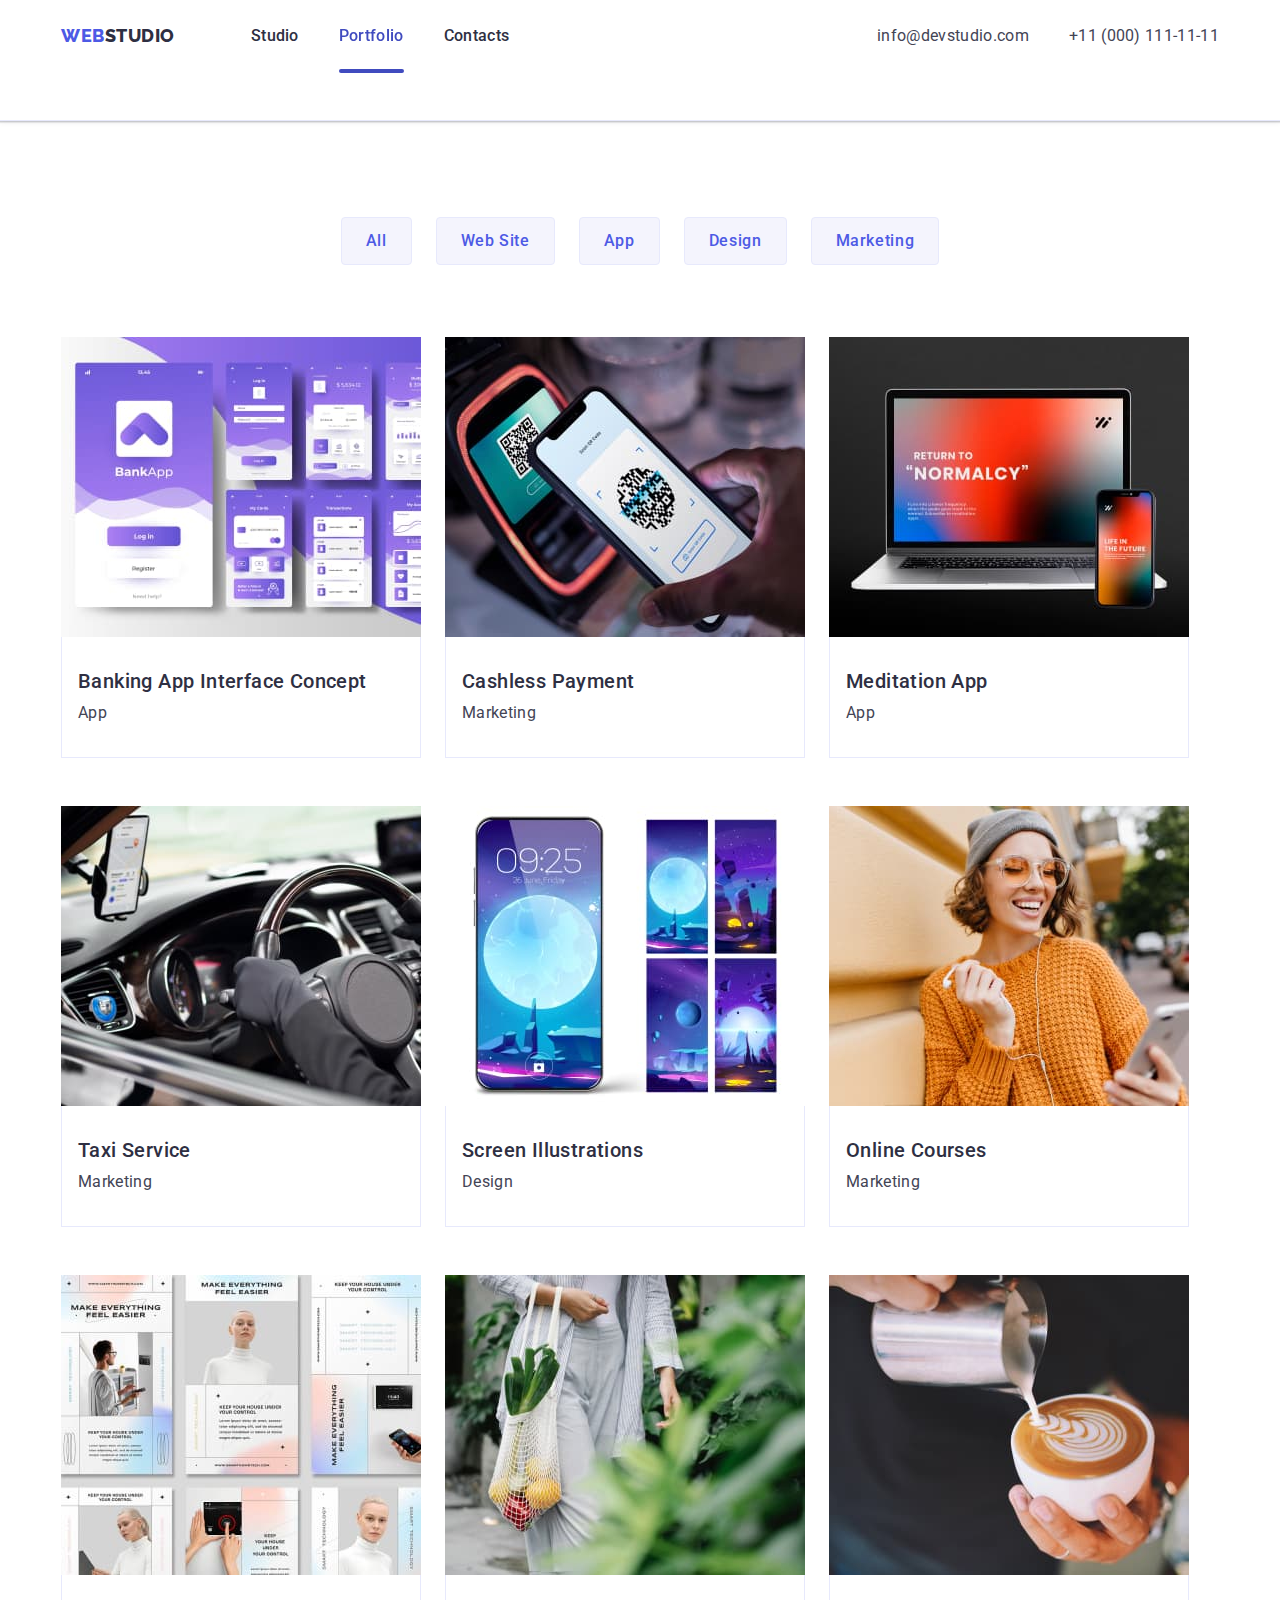
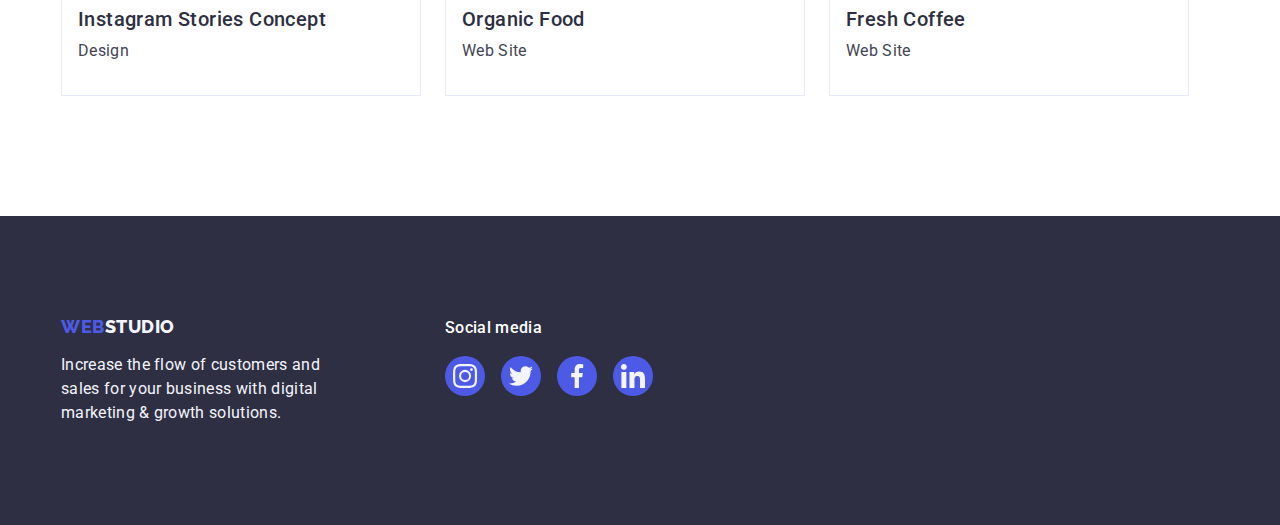
==== portfolio.html @ 2c54d284 "create" ====
<!DOCTYPE html>
<html lang="en">
  <head>
    <meta charset="UTF-8" />
    <meta http-equiv="X-UA-Compatible" content="IE=edge" />
    <meta name="viewport" content="width=device-width, initial-scale=1.0" />
    <title>WebStudio</title>
    <link rel="preconnect" href="https://fonts.googleapis.com" />
    <link rel="preconnect" href="https://fonts.gstatic.com" crossorigin />
    <link
      href="https://fonts.googleapis.com/css2?family=Raleway:wght@800&family=Roboto:wght@400;500;700&display=swap"
      rel="stylesheet"
    />
    <link
      rel="stylesheet"
      href="https://cdnjs.cloudflare.com/ajax/libs/modern-normalize/1.1.0/modern-normalize.min.css"
      integrity="sha512-wpPYUAdjBVSE4KJnH1VR1HeZfpl1ub8YT/NKx4PuQ5NmX2tKuGu6U/JRp5y+Y8XG2tV+wKQpNHVUX03MfMFn9Q=="
      crossorigin="anonymous"
      referrerpolicy="no-referrer"
    />
    <link href="https://unpkg.com/aos@2.3.1/dist/aos.css" rel="stylesheet" />
    <link rel="stylesheet" href="./css/styles.css" />
  </head>
  <body>
    <!-- Header -->
    <header class="header">
      <!-- Navigation -->
      <div class="container header-container">
        <nav class="header-nav">
          <a class="logo link" href="./index.html"
            >Web<span class="header-logo">Studio</span></a
          >
          <ul class="nav-list list">
            <li class="nav-list-item">
              <a class="header-link link" href="./index.html">Studio</a>
            </li>
            <li class="nav-list-item">
              <a
                class="header-link current link"
                href="./portfolio.html"
                data-aos="zoom-out"
                >Portfolio</a
              >
            </li>
            <li class="nav-list-item">
              <a class="header-link link" href="">Contacts</a>
            </li>
          </ul>
        </nav>
        <!-- Contacs -->
        <address class="contacts">
          <ul class="contacts-list list">
            <li class="contacts-item">
              <a class="contact-link link" href="mailto:info@devstudio.com"
                >info@devstudio.com</a
              >
            </li>
            <li class="contacts-item">
              <a class="contact-link link" href="tel:+110001111111"
                >+11 (000) 111-11-11</a
              >
            </li>
          </ul>
        </address>
      </div>
    </header>
    <!-- Main content -->
    <main>
      <section class="portfolio section">
        <div class="container">
          <h1 hidden class="visually-hidden">Examples work</h1>
          <ul class="btn-list list">
            <li class="btn-list-item">
              <button class="btn-filter btn" type="button">All</button>
            </li>
            <li class="btn-list-item">
              <button class="btn-filter btn" type="button">Web Site</button>
            </li>
            <li class="btn-list-item">
              <button class="btn-filter btn" type="button">App</button>
            </li>
            <li class="btn-list-item">
              <button class="btn-filter btn" type="button">Design</button>
            </li>
            <li class="btn-list-item">
              <button class="btn-filter btn" type="button">Marketing</button>
            </li>
          </ul>
          <ul class="examples-list list">
            <li class="examples-list-item">
              <a class="link" href=""
                ><div class="overlay">
                  <img
                    class="card-img"
                    src="./images/bank.jpg"
                    alt="screens interface of bank app"
                    width="360"
                    height="300"
                  />
                  <div class="overlay-text">
                    <p class="section-text">
                      Lorem ipsum dolor sit amet, consectetur adipisicing elit.
                      Commodi, impedit! Hic ipsam in mollitia adipisci cum
                      corrupti similique aliquid cupiditate id nemo delectus
                      iure accusantium aut necessitatibus officia magnam quae
                      nulla soluta, minus amet culpa eveniet. Animi accusantium
                      voluptas earum ratione nam tempore, deleniti nostrum quo
                      expedita exercitationem, provident necessitatibus dicta
                      ducimus, consequuntur molestiae quisquam laborum aut
                      tenetur et quos dignissimos hic. Neque aliquam
                      necessitatibus sit omnis voluptate iste tempore alias
                      autem, facilis, in quaerat, distinctio nostrum fugit quos
                      dolore illo itaque temporibus impedit iure? Quisquam,
                      tenetur accusamus enim debitis at ratione quis voluptates
                      ipsum eius odit, voluptate quam similique?
                    </p>
                  </div>
                </div>
                <div class="card-text">
                  <h2 class="section-subtitle">
                    Banking App Interface Concept
                  </h2>
                  <p class="section-text">App</p>
                </div></a
              >
            </li>
            <li class="examples-list-item">
              <a class="link" href=""
                ><div class="overlay">
                  <img
                    class="card-img"
                    src="./images/payment.jpg"
                    alt="payment with phone"
                    width="360"
                    height="300"
                  />
                  <div class="overlay-text">
                    <p class="section-text">
                      14 Stylish and User-Friendly App Design Concepts · Task
                      Manager App · Calorie Tracker App · Exotic Fruit Ecommerce
                      App · Cloud Storage App
                    </p>
                  </div>
                </div>
                <div class="card-text">
                  <h2 class="section-subtitle">Cashless Payment</h2>
                  <p class="section-text">Marketing</p>
                </div></a
              >
            </li>
            <li class="examples-list-item">
              <a class="link" href=""
                ><div class="overlay">
                  <img
                    class="card-img"
                    src="./images/meditation.jpg"
                    alt="laptop and smartphone"
                    width="360"
                    height="300"
                  />
                  <div class="overlay-text">
                    <p class="section-text">
                      14 Stylish and User-Friendly App Design Concepts · Task
                      Manager App · Calorie Tracker App · Exotic Fruit Ecommerce
                      App · Cloud Storage App
                    </p>
                  </div>
                </div>
                <div class="card-text">
                  <h2 class="section-subtitle">Meditation App</h2>
                  <p class="section-text">App</p>
                </div></a
              >
            </li>
            <li class="examples-list-item">
              <a class="link" href=""
                ><div class="overlay">
                  <img
                    class="card-img"
                    src="./images/taxi.jpg"
                    alt="car and driver"
                    width="360"
                    height="300"
                  />
                  <div class="overlay-text">
                    <p class="section-text">
                      14 Stylish and User-Friendly App Design Concepts · Task
                      Manager App · Calorie Tracker App · Exotic Fruit Ecommerce
                      App · Cloud Storage App
                    </p>
                  </div>
                </div>
                <div class="card-text">
                  <h2 class="section-subtitle">Taxi Service</h2>
                  <p class="section-text">Marketing</p>
                </div></a
              >
            </li>
            <li class="examples-list-item">
              <a class="link" href=""
                ><div class="overlay">
                  <img
                    class="card-img"
                    src="./images/screen.jpg"
                    alt="examples screen images"
                    width="360"
                    height="300"
                  />
                  <div class="overlay-text">
                    <p class="section-text">
                      14 Stylish and User-Friendly App Design Concepts · Task
                      Manager App · Calorie Tracker App · Exotic Fruit Ecommerce
                      App · Cloud Storage App
                    </p>
                  </div>
                </div>
                <div class="card-text">
                  <h2 class="section-subtitle">Screen Illustrations</h2>
                  <p class="section-text">Design</p>
                </div></a
              >
            </li>
            <li class="examples-list-item">
              <a class="link" href=""
                ><div class="overlay">
                  <img
                    class="card-img"
                    src="./images/courses.jpg"
                    alt="woman whit smartphone"
                    width="360"
                    height="300"
                  />
                  <div class="overlay-text">
                    <p class="section-text">
                      14 Stylish and User-Friendly App Design Concepts · Task
                      Manager App · Calorie Tracker App · Exotic Fruit Ecommerce
                      App · Cloud Storage App
                    </p>
                  </div>
                </div>
                <div class="card-text">
                  <h2 class="section-subtitle">Online Courses</h2>
                  <p class="section-text">Marketing</p>
                </div></a
              >
            </li>
            <li class="examples-list-item">
              <a class="link" href=""
                ><div class="overlay">
                  <img
                    class="card-img"
                    src="./images/stories.jpg"
                    alt="examples screen interfaces"
                    width="360"
                    height="300"
                  />
                  <div class="overlay-text">
                    <p class="section-text">
                      14 Stylish and User-Friendly App Design Concepts · Task
                      Manager App · Calorie Tracker App · Exotic Fruit Ecommerce
                      App · Cloud Storage App
                    </p>
                  </div>
                </div>
                <div class="card-text">
                  <h2 class="section-subtitle">Instagram Stories Concept</h2>
                  <p class="section-text">Design</p>
                </div></a
              >
            </li>
            <li class="examples-list-item">
              <a class="link" href=""
                ><div class="overlay">
                  <img
                    class="card-img"
                    src="./images/food.jpg"
                    alt="woman with vegetables"
                    width="360"
                    height="300"
                  />
                  <div class="overlay-text">
                    <p class="section-text">
                      14 Stylish and User-Friendly App Design Concepts · Task
                      Manager App · Calorie Tracker App · Exotic Fruit Ecommerce
                      App · Cloud Storage App
                    </p>
                  </div>
                </div>
                <div class="card-text">
                  <h2 class="section-subtitle">Organic Food</h2>
                  <p class="section-text">Web Site</p>
                </div></a
              >
            </li>
            <li class="examples-list-item">
              <a class="link" href=""
                ><div class="overlay">
                  <img
                    class="card-img"
                    src="./images/coffee.jpg"
                    alt="cup of coffee"
                    width="360"
                    height="300"
                  />
                  <div class="overlay-text">
                    <p class="section-text">
                      14 Stylish and User-Friendly App Design Concepts · Task
                      Manager App · Calorie Tracker App · Exotic Fruit Ecommerce
                      App · Cloud Storage App
                    </p>
                  </div>
                </div>
                <div class="card-text">
                  <h2 class="section-subtitle">Fresh Coffee</h2>
                  <p class="section-text">Web Site</p>
                </div></a
              >
            </li>
          </ul>
        </div>
      </section>
    </main>
    <!-- Footer -->
    <footer class="footer">
      <div class="container">
        <div class="footer-content">
          <div class="footer-text">
            <a class="logo link" href="./index.html"
              >Web<span class="footer-logo">Studio</span></a
            >
            <p class="section-text">
              Increase the flow of customers and sales for your business with
              digital marketing & growth solutions.
            </p>
          </div>
          <div class="footer-social">
            <p>Social media</p>
            <ul class="social-list">
              <li class="social-list-item">
                <a
                  class="link"
                  href="#"
                  target="_blank"
                  rel="noopener noreferrer"
                  ><svg width="24" height="24">
                    <use href="./images/icons.svg#instagram"></use></svg
                ></a>
              </li>
              <li class="social-list-item">
                <a
                  class="link"
                  href="#"
                  target="_blank"
                  rel="noopener noreferrer"
                  ><svg width="24" height="24">
                    <use href="./images/icons.svg#twitter"></use></svg
                ></a>
              </li>
              <li class="social-list-item">
                <a
                  class="link"
                  href="#"
                  target="_blank"
                  rel="noopener noreferrer"
                  ><svg width="24" height="24">
                    <use href="./images/icons.svg#facebook"></use></svg
                ></a>
              </li>
              <li class="social-list-item">
                <a
                  class="link"
                  href="#"
                  target="_blank"
                  rel="noopener noreferrer"
                  ><svg width="24" height="24">
                    <use href="./images/icons.svg#linkedin"></use></svg
                ></a>
              </li>
            </ul>
          </div>
        </div>
      </div>
    </footer>
    <script src="https://unpkg.com/aos@2.3.1/dist/aos.js"></script>
    <script>
      AOS.init();
    </script>
  </body>
</html>
---- css/styles.css ----
:root {
  --main-color: #2e2f42;
  --text-color: #434455;
  --accent-color: #f4f4fd;
  --main-bg-color: #ffffff;
  --main-hero-color: #ffffff;
  --logo-color: #4d5ae5;
  --active-color: #404bbf;
  --border-color: #e7e9fc;
  --customers-color: #8e8f99;
  --main-gap: 24px;
  --anim-time: 250ms cubic-bezier(0.4, 0, 0.2, 1);
}

ul,
ol,
button {
  padding: 0;
}

body,
h1,
h2,
h3,
h4,
p,
ul,
ol,
li,
figure,
figcaption,
blockquote,
dl,
dd {
  margin: 0;
}

body {
  min-height: 100vh;
  color: var(--text-color, #434455);
  background-color: var(--main-bg-color, #ffffff);
  font-family: 'Roboto', sans-serif;
}

input,
button,
textarea,
select {
  font-family: inherit;
}

img {
  display: block;
  max-width: 100%;
  height: auto;
}

ul,
ol {
  list-style: none;
}

.link {
  color: inherit;
  text-decoration: none;
}

.btn {
  cursor: pointer;
  border: none;
}

.section {
  padding-top: 120px;
  padding-bottom: 120px;
}

.container {
  width: 1158px;
  margin: 0 auto;
  padding: 0 15px;
}

.visually-hidden {
  position: absolute;
  width: 1px;
  height: 1px;
  margin: -1px;
  border: 0;
  padding: 0;

  white-space: nowrap;
  clip-path: inset(100%);
  clip: rect(0 0 0 0);
  overflow: hidden;
}

.no-scroll {
  overflow: hidden;
}

/* Header */
.header {
  min-height: 72px;
  padding-top: 24px;
  padding-bottom: 24px;
  border-bottom: 1px solid var(--border-color, #e7e9fc);
  box-shadow: 0px 2px 1px rgba(46, 47, 66, 0.08),
    0px 1px 1px rgba(46, 47, 66, 0.16), 0px 1px 6px rgba(46, 47, 66, 0.08);
}

.header-container {
  display: flex;
}

.header-nav {
  display: flex;
  margin-right: auto;
  align-items: center;
}

.logo {
  color: var(--logo-color, #4d5ae5);

  font-family: 'Raleway', sans-serif;
  font-weight: 800;
  font-size: 18px;
  line-height: 1.17;
  display: flex;
  align-items: center;
  letter-spacing: 0.03em;
  text-transform: uppercase;
}

.header-nav > .logo {
  margin-right: 76px;
  height: 100%;
}

.header-logo {
  color: var(--main-color, #2e2f42);
}

.nav-list {
  display: flex;
  gap: 40px;
}

.header-link {
  display: block;
  position: relative;
  color: var(--main-color, #2e2f42);
  height: 100%;

  font-weight: 500;
  font-size: 16px;
  line-height: 1.5;
  letter-spacing: 0.02em;

  transition: color var(--anim-time);
}

.contact-link {
  transition: color var(--anim-time);
}

.header-link:is(:hover, :focus),
.contact-link:is(:hover, :focus) {
  color: var(--active-color, #404bbf);
}

.header-link.current {
  color: var(--active-color, #404bbf);
}

.header-link.current::after {
  content: '';
  width: 100%;
  position: absolute;
  left: 0;
  bottom: -25px;

  height: 4px;
  background: var(--active-color, #404bbf);
  border-radius: 2px;
}

.contacts {
  font-style: normal;
}

.contacts-list {
  display: flex;
  gap: 40px;
}

.contact-link {
  font-size: 16px;
  line-height: 1.5;
  letter-spacing: 0.02em;
}

/* Main */
/* Hero */

.hero {
  max-width: 1440px;
  min-height: 600px;
  background-color: var(--main-color, #2e2f42);
  background-image: linear-gradient(
      rgba(46, 47, 66, 0.7),
      rgba(46, 47, 66, 0.7)
    ),
    url(../images/bg-img.jpg);
  background-repeat: no-repeat;
  background-position: center;
  background-size: cover;
  text-align: center;

  margin: 0 auto;
  padding-top: 188px;
  padding-bottom: 188px;
}

.hero-container {
  margin: 0 auto;
  width: 526px;
  display: flex;
  flex-wrap: wrap;
  justify-content: center;
  align-items: center;
}

.hero-title {
  color: var(--main-hero-color, #ffffff);

  font-size: 56px;
  line-height: 1.07;
  letter-spacing: 0.02em;

  margin-bottom: 48px;
}

.hero-btn {
  display: flex;
  justify-content: center;
  align-items: center;
  background-color: var(--logo-color, #4d5ae5);
  color: var(--main-hero-color, #ffffff);
  height: 56px;

  font-weight: 500;
  font-size: 16px;
  line-height: 1.5;
  letter-spacing: 0.04em;

  padding: 0 32px;
  box-shadow: 0px 4px 4px rgba(0, 0, 0, 0.15);
  border-radius: 4px;
  transition: background-color var(--anim-time);
}

.hero-btn:is(:hover, :focus) {
  background-color: var(--active-color, #404bbf);
}

/* Features */

.section.features {
  padding-bottom: 0;
}

.features-list {
  display: flex;
  gap: var(--main-gap, 24px);
}

.features-list-item {
  flex-basis: calc((100% - 72px) / 4);
}

.icon-bg {
  display: flex;
  justify-content: center;
  align-items: center;
  height: 112px;
  background-color: var(--accent-color, #f4f4fd);
  border-radius: 4px;

  margin-bottom: 8px;
}

.section-subtitle {
  color: var(--main-color, #2e2f42);

  font-weight: 500;
  font-size: 20px;
  line-height: 1.2;
  letter-spacing: 0.02em;

  margin-bottom: 8px;
}

.section-text {
  font-size: 16px;
  line-height: 1.5;
  letter-spacing: 0.02em;
}

.section-title {
  color: var(--main-color, #2e2f42);

  font-size: 36px;
  line-height: 1.11;
  text-align: center;
  letter-spacing: 0.02em;
  text-transform: capitalize;

  margin-bottom: 72px;
}

/* Direction */

.direction-list {
  display: flex;
  gap: var(--main-gap, 24px);
}

.direction-list > li {
  width: calc((100% - 48px) / 3);
}

/* Card of team */

.cards {
  background-color: var(--accent-color, #f4f4fd);
}

.cards-list {
  display: flex;
  gap: var(--main-gap, 24px);
}

.cards-list-item {
  background-color: var(--main-bg-color, #ffffff);

  text-align: center;
  box-shadow: 0px 1px 6px rgba(46, 47, 66, 0.08),
    0px 1px 1px rgba(46, 47, 66, 0.16), 0px 2px 1px rgba(46, 47, 66, 0.08);
  border-radius: 0px 0px 4px 4px;
}

.card-text {
  padding: 32px 16px;
}

.cards-list-item .section-text {
  margin-bottom: 8px;
}

.social-list {
  display: flex;
  gap: var(--main-gap, 24px);
}

.social-list-item > a {
  display: flex;
  justify-content: center;
  align-items: center;

  border-radius: 50%;
  width: 40px;
  height: 40px;

  background-color: var(--logo-color, #4d5ae5);
  transition: background-color var(--anim-time);
}

.social-list-item > a:is(:hover, :focus) {
  background-color: var(--active-color, #404bbf);
}

/* Customers */

.customers-list {
  display: flex;
  gap: var(--main-gap, 24px);
}

.customers-list-item > a {
  display: flex;
  justify-content: center;
  align-items: center;

  border: 1px solid var(--customers-color, #8e8f99);
  border-radius: 4px;
  width: 168px;
  height: 88px;

  fill: var(--customers-color, #8e8f99);
  transition: border-color var(--anim-time);
}

.customers-list-item > a:is(:hover, :focus) {
  border-color: var(--active-color, #404bbf);
}

.customers-list-item > a .icon-customers {
  transition: fill var(--anim-time);
}

.customers-list-item > a:is(:hover, :focus) .icon-customers {
  fill: var(--active-color, #404bbf);
}

/* Portfolio*/

.portfolio.section {
  padding-top: 96px;
}

.btn-list {
  display: flex;
  margin-bottom: 72px;
  gap: var(--main-gap, 24px);
  justify-content: center;
}

.btn-filter {
  display: flex;
  /* justify-content: center; */
  align-items: center;
  height: 48px;
  background-color: var(--accent-color, #f4f4fd);
  color: var(--logo-color, #4d5ae5);
  padding: 0 24px;

  font-weight: 500;
  font-size: 16px;
  line-height: 1.5;
  letter-spacing: 0.04em;

  border: 1px solid var(--border-color, #e7e9fc);
  border-radius: 4px;
  transition: color var(--anim-time), background-color var(--anim-time),
    border-color var(--anim-time), box-shadow var(--anim-time);
}

.btn-filter:is(:hover, :focus) {
  background-color: #404bbf;
  color: var(--main-hero-color, #ffffff);
  box-shadow: 0px 3px 1px rgba(0, 0, 0, 0.1), 0px 2px 1px rgba(0, 0, 0, 0.08),
    0px 2px 2px rgba(0, 0, 0, 0.12);
  border-color: transparent;
}

.examples-list {
  display: flex;
  flex-wrap: wrap;
  gap: calc(2 * var(--main-gap, 24px)) var(--main-gap, 24px);
}

.examples-list-item > .link {
  display: block;

  transform: scale(1);
  transition: transform var(--anim-time), box-shadow var(--anim-time);
}

.examples-list-item > .link:is(:hover, :focus) {
  box-shadow: 0px 1px 6px rgba(46, 47, 66, 0.08),
    0px 1px 1px rgba(46, 47, 66, 0.16), 0px 2px 1px rgba(46, 47, 66, 0.08);
  transform: scale(1.05);
}

.examples-list-item .card-text {
  border: 1px solid var(--border-color, #e7e9fc);
  border-top: none;
}

.overlay {
  position: relative;
  overflow: hidden;
}

.overlay-text {
  display: block;
  width: 100%;
  height: 100%;
  background-color: blue;
  padding: 40px 32px;
  position: absolute;
  top: 0;
  left: 0;
  transform: translateY(100%);
  transition: transform var(--anim-time);
  overflow: auto;
}

.examples-list-item > .link:is(:hover, :focus) .overlay-text {
  transform: translateY(0);
}

.overlay-text > p {
  color: var(--accent-color, #f4f4fd);
  opacity: 0;
  transition: opacity var(--anim-time);
}

.examples-list-item > .link:is(:hover, :focus) .overlay-text > p {
  opacity: 1;
}

/* Footer */

.footer {
  background: var(--main-color, #2e2f42);
  color: var(--main-hero-color, #ffffff);

  padding-top: 100px;
  padding-bottom: 100px;
}

.footer-content {
  display: flex;
}

.footer-text {
  width: 264px;
  margin-right: 120px;
}

.footer-text > a {
  margin-bottom: 16px;
}

.footer-logo {
  color: var(--accent-color, #f4f4fd);
}

.footer-text > p {
  color: var(--accent-color, #f4f4fd);
}

.footer-social {
  margin-right: 80px;
}

.footer-social > p {
  margin-bottom: 16px;

  font-weight: 500;
  font-size: 16px;
  line-height: 1.5;
  letter-spacing: 0.02em;
}

.footer-social > .social-list {
  gap: 16px;
}

.footer-social a:is(:hover, :focus) {
  background-color: #31d0aa;
}

/* Modal */

.backdrop {
  position: fixed;
  top: 0;
  left: 0;
  width: 100%;
  height: 100%;
  background-color: rgba(46, 47, 66, 0.4);
  transition: opacity var(--anim-time), visibility var(--anim-time);
}

.backdrop.is-hidden {
  opacity: 0;
  pointer-events: none;
  visibility: hidden;
}

.modal {
  position: absolute;
  top: 50%;
  left: 50%;
  transform: translate(-50%, -50%) scale(1);
  transition: transform var(--anim-time);

  min-width: 408px;
  min-height: 576px;
  background-color: #fcfcfc;
  padding: 24px;

  box-shadow: 0px 1px 1px rgba(0, 0, 0, 0.14), 0px 1px 3px rgba(0, 0, 0, 0.12),
    0px 2px 1px rgba(0, 0, 0, 0.2);
  border-radius: 4px;
}

.backdrop.is-hidden .modal {
  transform: translate(-50%, -50%) scale(1.2);
}

.close-btn {
  display: flex;
  justify-content: center;
  align-items: center;
  margin-left: auto;

  width: 24px;
  height: 24px;
  border-radius: 50%;

  fill: var(--main-color, #2e2f42);
  border: 1px solid rgba(0, 0, 0, 0.1);
  background-color: var(--border-color, #e7e9fc);

  transition: background-color var(--anim-time), border-color var(--anim-time),
    fill var(--anim-time);
}

.close-btn:is(:hover, :focus) {
  background-color: var(--active-color, #404bbf);
  fill: var(--main-hero-color, #ffffff);
  border-color: transparent;
}
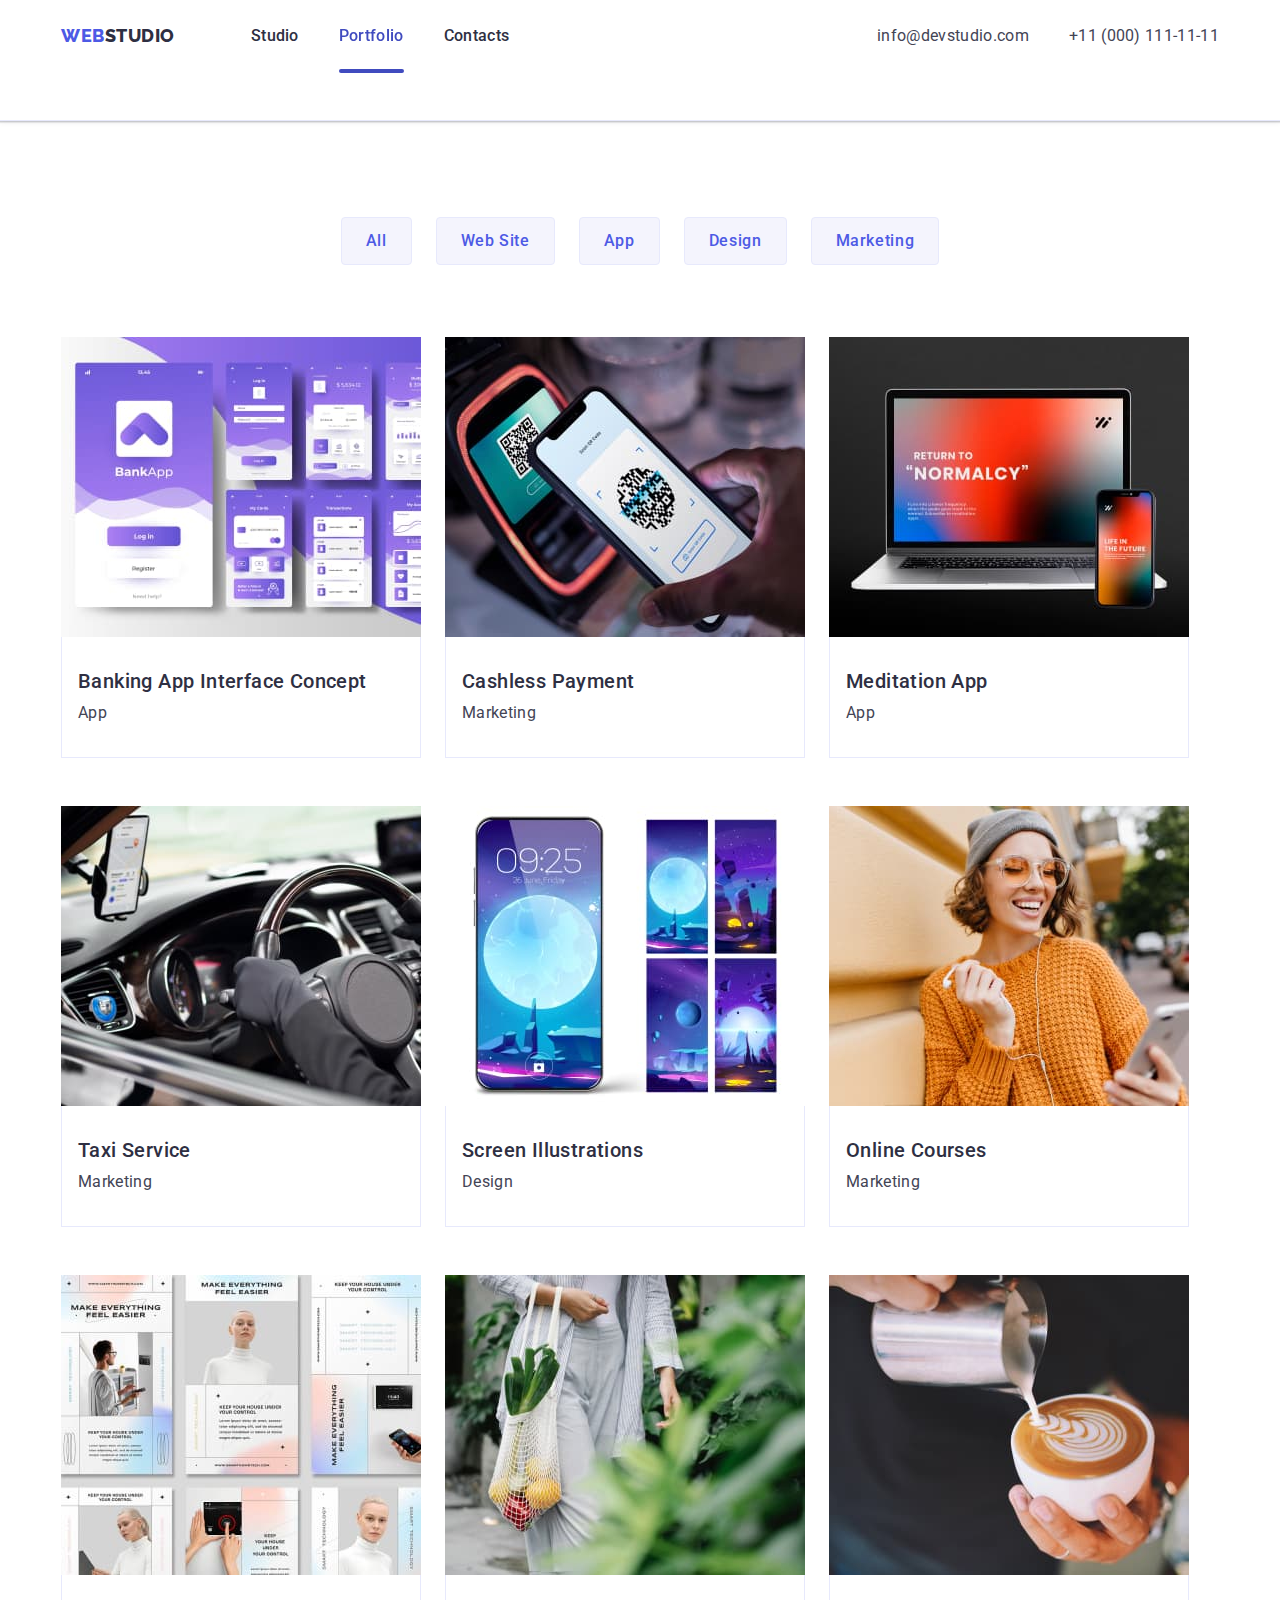
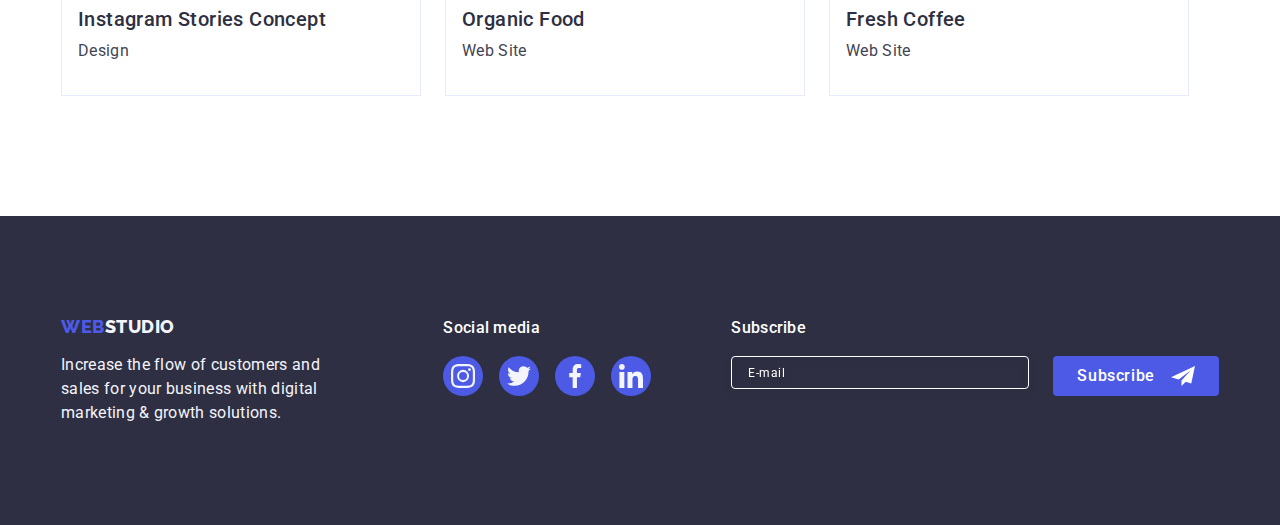
==== commit 454c3178: "done" ====
--- a/portfolio.html
+++ b/portfolio.html
@@ -378,6 +378,17 @@
               </li>
             </ul>
           </div>
+          <form class="subscribe">
+            <p class="section-text">Subscribe</p>
+            <div class="subscribe-field">
+              <input type="email" placeholder="E-mail" name="email" />
+              <button class="btn" type="submit">
+                Subscribe<svg width="24" height="24">
+                  <use href="./images/icons.svg#subscribe"></use>
+                </svg>
+              </button>
+            </div>
+          </form>
         </div>
       </div>
     </footer>
--- a/css/styles.css
+++ b/css/styles.css
@@ -68,6 +68,7 @@
 .btn {
   cursor: pointer;
   border: none;
+  outline: none;
 }
 
 .section {
@@ -563,6 +564,67 @@
   background-color: #31d0aa;
 }
 
+.subscribe {
+  /* display: flex;
+  gap: 24px; */
+}
+
+.subscribe > .section-text {
+  display: block;
+  margin-bottom: 16px;
+
+  font-weight: 500;
+  color: var(--main-hero-color, #ffffff);
+}
+
+.subscribe-field {
+  display: flex;
+  gap: 24px;
+}
+
+.subscribe-field input {
+  min-width: 264px;
+  height: 100%;
+  outline: none;
+  border: 1px solid #ffffff;
+  filter: drop-shadow(0px 4px 4px rgba(0, 0, 0, 0.15));
+  border-radius: 4px;
+  background-color: transparent;
+  padding: 8px 16px;
+
+  color: var(--main-bg-color, #ffffff);
+}
+
+.subscribe-field input::placeholder {
+  font-size: 12px;
+  line-height: 2;
+  letter-spacing: 0.04em;
+  color: var(--main-bg-color, #ffffff);
+}
+
+.subscribe-field button {
+  display: flex;
+  align-items: center;
+  gap: 16px;
+
+  border: none;
+  background-color: var(--logo-color, #4d5ae5);
+  border-radius: 4px;
+  padding: 8px 24px;
+
+  font-weight: 500;
+  font-size: 16px;
+  line-height: 1.5;
+  letter-spacing: 0.04em;
+  color: var(--main-hero-color, #ffffff);
+  fill: var(--main-hero-color, #ffffff);
+  transition: background-color var(--anim-time);
+}
+
+.subscribe-field button:is(:hover, :focus) {
+  background-color: var(--active-color, #404bbf);
+}
+
 /* Modal */
 
 .backdrop {
@@ -607,6 +669,7 @@
   justify-content: center;
   align-items: center;
   margin-left: auto;
+  margin-bottom: 24px;
 
   width: 24px;
   height: 24px;
@@ -625,3 +688,140 @@
   fill: var(--main-hero-color, #ffffff);
   border-color: transparent;
 }
+
+.form {
+}
+
+.form-title {
+  font-weight: 500;
+  text-align: center;
+  color: var(--main-color, #2e2f42);
+  margin-bottom: 16px;
+}
+
+.form-field {
+  margin-bottom: 8px;
+}
+
+.form-field input,
+.form-field textarea {
+  width: 100%;
+  padding: 11px 38px;
+
+  border: 1px solid rgba(46, 47, 66, 0.4);
+  border-radius: 4px;
+  outline: none;
+  transition: border-color var(--anim-time);
+}
+
+.form-field input:focus,
+.form-field textarea:focus {
+  border-color: var(--logo-color, #4d5ae5);
+}
+
+.form-field input::placeholder,
+.form-field textarea::placeholder {
+  font-size: 12px;
+  line-height: 1.17;
+  letter-spacing: 0.04em;
+  color: rgba(46, 47, 66, 0.4);
+}
+
+.input-thumb {
+  position: relative;
+}
+
+.input-thumb svg {
+  position: absolute;
+  top: 50%;
+  left: 16px;
+  transform: translateY(-50%);
+  fill: var(--main-color, #2e2f42);
+  transition: fill var(--anim-time);
+}
+
+.input-thumb input:focus + svg {
+  fill: var(--logo-color, #4d5ae5);
+}
+
+.form-field label {
+  display: inline-block;
+  margin-bottom: 4px;
+
+  font-size: 12px;
+  line-height: 1.17;
+  letter-spacing: 0.04em;
+  color: var(--customers-color, #8e8f99);
+}
+
+.form-field.comment {
+  margin-bottom: 16px;
+}
+
+.form-field textarea {
+  height: 120px;
+  padding: 8px 16px;
+  resize: none;
+}
+
+.form-field.checkbox {
+  margin-bottom: 24px;
+  display: flex;
+  gap: 8px;
+  align-items: center;
+}
+
+.form-field.checkbox input {
+  position: absolute;
+}
+
+.checkbox-item {
+  display: flex;
+  justify-content: center;
+  align-items: center;
+  width: 16px;
+  height: 16px;
+  border: 1px solid rgba(46, 47, 66, 0.4);
+  border-radius: 2px;
+  fill: transparent;
+  transition: background-color var(--anim-time), fill var(--anim-time);
+}
+
+.form-field.checkbox input:checked + .checkbox-item {
+  background-color: var(--active-color, #404bbf);
+  fill: var(--accent-color, #f4f4fd);
+}
+
+.form-field.checkbox a {
+  color: var(--logo-color, #4d5ae5);
+  text-decoration-skip-ink: none;
+}
+
+.form-field.checkbox label {
+  margin: 0;
+}
+
+.form button {
+  display: flex;
+  align-items: center;
+  justify-content: center;
+  padding: 16px 32px;
+  margin-left: auto;
+  margin-right: auto;
+  min-width: 169px;
+
+  font-weight: 500;
+  font-size: 16px;
+  line-height: 1.5;
+  letter-spacing: 0.04em;
+  color: var(--main-hero-color, #ffffff);
+
+  background-color: var(--logo-color, #4d5ae5);
+  box-shadow: 0px 4px 4px rgba(0, 0, 0, 0.15);
+  border-radius: 4px;
+  transition: background-color var(--anim-time);
+}
+
+.form button:is(:hover, :focus) {
+  background-color: var(--active-color, #404bbf);
+}
